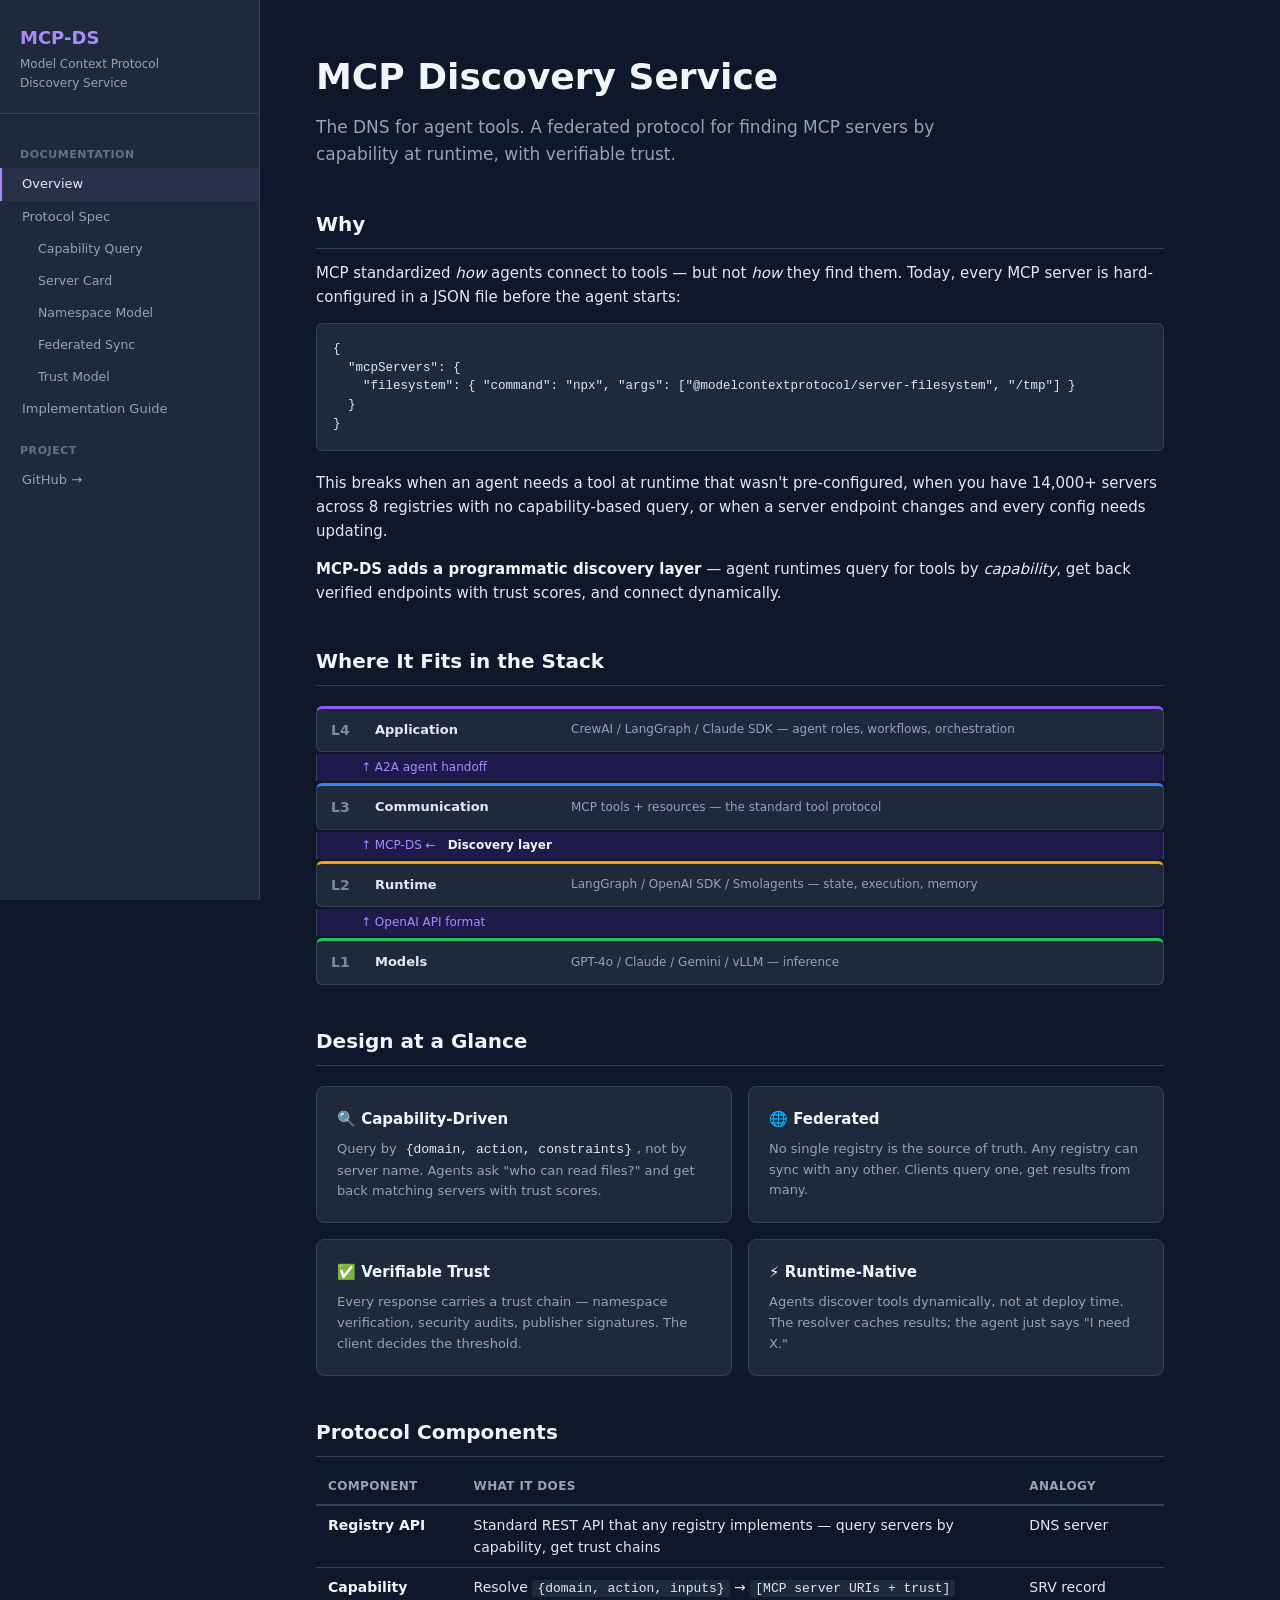
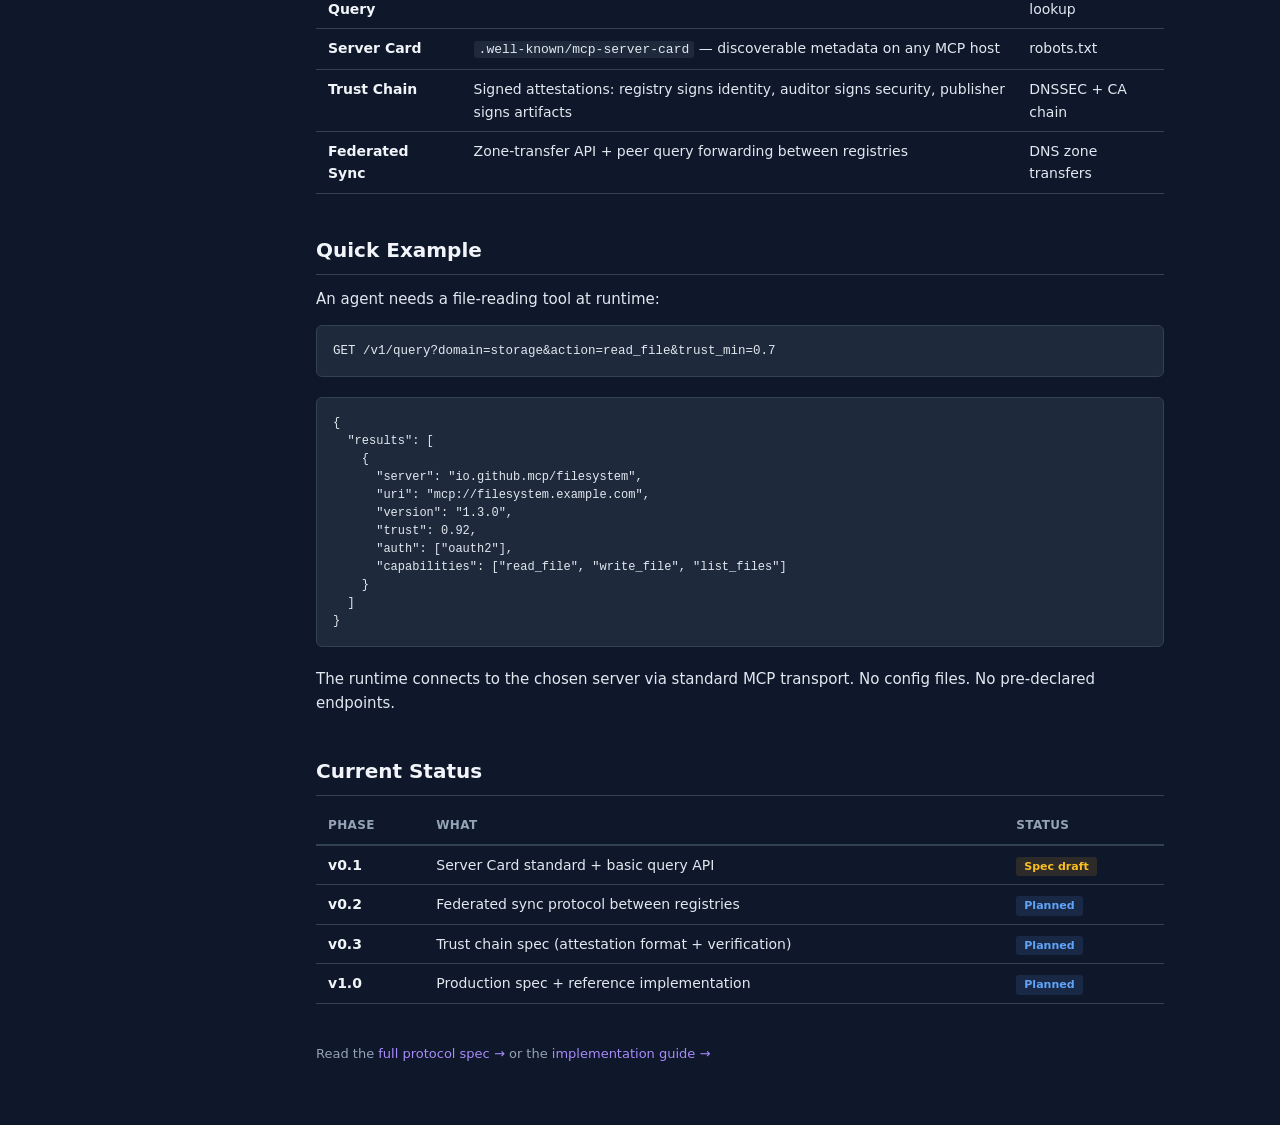
==== docs/index.html @ 796fc61e "GitHub Pages site: docs with protocol spec, implementation guide, and landing page - docs/index.html" ====
<!doctype html>
<html lang="en">
<head>
<meta charset="utf-8">
<meta name="viewport" content="width=device-width, initial-scale=1">
<title>MCP-DS — MCP Discovery Service</title>
<link rel="stylesheet" href="assets/style.css">
</head>
<body>

<aside class="sidebar">
  <div class="sidebar-logo">
    <h1>MCP-DS</h1>
    <p>Model Context Protocol<br>Discovery Service</p>
  </div>
  <nav>
    <div class="nav-section">Documentation</div>
    <a href="index.html" class="active">Overview</a>
    <a href="spec/protocol.html">Protocol Spec</a>
    <div class="nav-sub">
      <a href="spec/protocol.html#capability-query">Capability Query</a>
      <a href="spec/protocol.html#server-card">Server Card</a>
      <a href="spec/protocol.html#namespace-model">Namespace Model</a>
      <a href="spec/protocol.html#federated-sync">Federated Sync</a>
      <a href="spec/protocol.html#trust-model">Trust Model</a>
    </div>
    <a href="spec/implementation.html">Implementation Guide</a>
    <div class="nav-section">Project</div>
    <a href="https://github.com/jianran/mcp-ds">GitHub →</a>
  </nav>
</aside>

<main class="content">

<div class="hero">
  <h1>MCP Discovery Service</h1>
  <p>The DNS for agent tools. A federated protocol for finding MCP servers by capability at runtime, with verifiable trust.</p>
</div>

<h2>Why</h2>

<p>MCP standardized <em>how</em> agents connect to tools — but not <em>how</em> they find them. Today, every MCP server is hard-configured in a JSON file before the agent starts:</p>

<pre><code>{
  "mcpServers": {
    "filesystem": { "command": "npx", "args": ["@modelcontextprotocol/server-filesystem", "/tmp"] }
  }
}</code></pre>

<p>This breaks when an agent needs a tool at runtime that wasn't pre-configured, when you have 14,000+ servers across 8 registries with no capability-based query, or when a server endpoint changes and every config needs updating.</p>

<p><strong>MCP-DS adds a programmatic discovery layer</strong> — agent runtimes query for tools by <em>capability</em>, get back verified endpoints with trust scores, and connect dynamically.</p>

<h2>Where It Fits in the Stack</h2>

<div class="stack-diagram">
  <div class="stack-layer l4">
    <span class="l-num">L4</span>
    <span class="l-name">Application</span>
    <span class="l-desc">CrewAI / LangGraph / Claude SDK — agent roles, workflows, orchestration</span>
  </div>
  <div class="stack-interface">↑ A2A agent handoff</div>
  <div class="stack-layer l3">
    <span class="l-num">L3</span>
    <span class="l-name">Communication</span>
    <span class="l-desc">MCP tools + resources — the standard tool protocol</span>
  </div>
  <div class="stack-interface">↑ MCP-DS ← <strong>Discovery layer</strong></div>
  <div class="stack-layer l2">
    <span class="l-num">L2</span>
    <span class="l-name">Runtime</span>
    <span class="l-desc">LangGraph / OpenAI SDK / Smolagents — state, execution, memory</span>
  </div>
  <div class="stack-interface">↑ OpenAI API format</div>
  <div class="stack-layer l1">
    <span class="l-num">L1</span>
    <span class="l-name">Models</span>
    <span class="l-desc">GPT-4o / Claude / Gemini / vLLM — inference</span>
  </div>
</div>

<h2>Design at a Glance</h2>

<div class="card-grid">
  <div class="card">
    <h3>🔍 Capability-Driven</h3>
    <p>Query by <code>{domain, action, constraints}</code>, not by server name. Agents ask "who can read files?" and get back matching servers with trust scores.</p>
  </div>
  <div class="card">
    <h3>🌐 Federated</h3>
    <p>No single registry is the source of truth. Any registry can sync with any other. Clients query one, get results from many.</p>
  </div>
  <div class="card">
    <h3>✅ Verifiable Trust</h3>
    <p>Every response carries a trust chain — namespace verification, security audits, publisher signatures. The client decides the threshold.</p>
  </div>
  <div class="card">
    <h3>⚡ Runtime-Native</h3>
    <p>Agents discover tools dynamically, not at deploy time. The resolver caches results; the agent just says "I need X."</p>
  </div>
</div>

<h2>Protocol Components</h2>

<table>
  <tr><th>Component</th><th>What It Does</th><th>Analogy</th></tr>
  <tr>
    <td><strong>Registry API</strong></td>
    <td>Standard REST API that any registry implements — query servers by capability, get trust chains</td>
    <td>DNS server</td>
  </tr>
  <tr>
    <td><strong>Capability Query</strong></td>
    <td>Resolve <code>{domain, action, inputs}</code> → <code>[MCP server URIs + trust]</code></td>
    <td>SRV record lookup</td>
  </tr>
  <tr>
    <td><strong>Server Card</strong></td>
    <td><code>.well-known/mcp-server-card</code> — discoverable metadata on any MCP host</td>
    <td>robots.txt</td>
  </tr>
  <tr>
    <td><strong>Trust Chain</strong></td>
    <td>Signed attestations: registry signs identity, auditor signs security, publisher signs artifacts</td>
    <td>DNSSEC + CA chain</td>
  </tr>
  <tr>
    <td><strong>Federated Sync</strong></td>
    <td>Zone-transfer API + peer query forwarding between registries</td>
    <td>DNS zone transfers</td>
  </tr>
</table>

<h2>Quick Example</h2>

<p>An agent needs a file-reading tool at runtime:</p>

<pre><code>GET /v1/query?domain=storage&action=read_file&trust_min=0.7</code></pre>

<pre><code class="json">{
  "results": [
    {
      "server": "io.github.mcp/filesystem",
      "uri": "mcp://filesystem.example.com",
      "version": "1.3.0",
      "trust": 0.92,
      "auth": ["oauth2"],
      "capabilities": ["read_file", "write_file", "list_files"]
    }
  ]
}</code></pre>

<p>The runtime connects to the chosen server via standard MCP transport. No config files. No pre-declared endpoints.</p>

<h2>Current Status</h2>

<table>
  <tr><th>Phase</th><th>What</th><th>Status</th></tr>
  <tr><td><strong>v0.1</strong></td><td>Server Card standard + basic query API</td><td><span class="tag tag-amber">Spec draft</span></td></tr>
  <tr><td><strong>v0.2</strong></td><td>Federated sync protocol between registries</td><td><span class="tag tag-blue">Planned</span></td></tr>
  <tr><td><strong>v0.3</strong></td><td>Trust chain spec (attestation format + verification)</td><td><span class="tag tag-blue">Planned</span></td></tr>
  <tr><td><strong>v1.0</strong></td><td>Production spec + reference implementation</td><td><span class="tag tag-blue">Planned</span></td></tr>
</table>

<p style="margin-top: 40px; font-size: 13px; color: var(--fg-muted);">
Read the <a href="spec/protocol.html">full protocol spec →</a> or the <a href="spec/implementation.html">implementation guide →</a>
</p>

</main>
</body>
</html>
---- docs/assets/style.css ----
/* MCP-DS Docs Theme */
:root {
  --bg: #0f172a;
  --bg-card: #1e293b;
  --bg-nav: #1e293b;
  --fg: #e2e8f0;
  --fg-muted: #94a3b8;
  --fg-heading: #f1f5f9;
  --accent: #a78bfa;
  --accent-dim: #7c3aed;
  --accent-bg: rgba(167, 139, 250, 0.08);
  --border: #334155;
  --code-bg: #1e293b;
  --code-fg: #e2e8f0;
  --green: #34d399;
  --amber: #fbbf24;
  --red: #f87171;
  --blue: #60a5fa;
  --max-width: 960px;
}
* { margin: 0; padding: 0; box-sizing: border-box; }
body {
  background: var(--bg);
  color: var(--fg);
  font: 15px/1.6 system-ui, -apple-system, sans-serif;
  display: flex;
  min-height: 100vh;
}
/* Sidebar */
.sidebar {
  width: 260px;
  flex-shrink: 0;
  background: var(--bg-card);
  border-right: 1px solid var(--border);
  padding: 24px 0;
  position: sticky;
  top: 0;
  height: 100vh;
  overflow-y: auto;
}
.sidebar-logo {
  padding: 0 20px 20px;
  border-bottom: 1px solid var(--border);
  margin-bottom: 16px;
}
.sidebar-logo h1 {
  font-size: 18px;
  font-weight: 700;
  color: var(--accent);
}
.sidebar-logo p {
  font-size: 12px;
  color: var(--fg-muted);
  margin-top: 2px;
}
.sidebar nav a {
  display: block;
  padding: 6px 20px;
  color: var(--fg-muted);
  text-decoration: none;
  font-size: 13px;
  transition: all 0.15s;
  border-left: 2px solid transparent;
}
.sidebar nav a:hover, .sidebar nav a.active {
  color: var(--fg);
  background: var(--accent-bg);
  border-left-color: var(--accent);
}
.sidebar .nav-section {
  font-size: 11px;
  font-weight: 600;
  text-transform: uppercase;
  letter-spacing: 0.05em;
  color: var(--fg-muted);
  padding: 16px 20px 4px;
  opacity: 0.6;
}
.sidebar .nav-sub a {
  padding-left: 36px;
  font-size: 12.5px;
}
/* Main Content */
.content {
  flex: 1;
  max-width: var(--max-width);
  padding: 48px 56px;
}
.content h1 {
  font-size: 28px;
  font-weight: 700;
  color: var(--fg-heading);
  margin-bottom: 4px;
}
.content h1 + .subtitle {
  font-size: 15px;
  color: var(--fg-muted);
  margin-bottom: 32px;
}
.content h2 {
  font-size: 20px;
  font-weight: 650;
  color: var(--fg-heading);
  margin-top: 40px;
  margin-bottom: 12px;
  padding-bottom: 8px;
  border-bottom: 1px solid var(--border);
}
.content h3 {
  font-size: 16px;
  font-weight: 600;
  color: var(--fg-heading);
  margin-top: 28px;
  margin-bottom: 8px;
}
.content p {
  margin-bottom: 14px;
  color: var(--fg);
}
.content a {
  color: var(--accent);
  text-decoration: none;
}
.content a:hover {
  text-decoration: underline;
}
.content ul, .content ol {
  margin: 8px 0 16px 20px;
}
.content li {
  margin-bottom: 4px;
}
.content strong {
  color: var(--fg-heading);
}
/* Code */
.content code {
  font-family: "SF Mono", "Fira Code", "JetBrains Mono", monospace;
  font-size: 13px;
  background: var(--code-bg);
  padding: 1px 5px;
  border-radius: 3px;
  color: var(--code-fg);
}
.content pre {
  background: var(--code-bg);
  border: 1px solid var(--border);
  border-radius: 6px;
  padding: 16px;
  margin: 12px 0 20px;
  overflow-x: auto;
}
.content pre code {
  background: none;
  padding: 0;
  font-size: 12.5px;
  line-height: 1.5;
  display: block;
}
/* Blockquotes / callouts */
.content blockquote {
  border-left: 3px solid var(--accent);
  padding: 10px 16px;
  margin: 16px 0;
  background: var(--accent-bg);
  border-radius: 0 6px 6px 0;
}
.content blockquote p { margin: 0; color: var(--fg-muted); }
/* Tables */
.content table {
  width: 100%;
  border-collapse: collapse;
  margin: 12px 0 20px;
  font-size: 14px;
}
.content th {
  text-align: left;
  font-weight: 600;
  font-size: 12px;
  text-transform: uppercase;
  letter-spacing: 0.03em;
  color: var(--fg-muted);
  padding: 8px 12px;
  border-bottom: 2px solid var(--border);
}
.content td {
  padding: 8px 12px;
  border-bottom: 1px solid var(--border);
  vertical-align: top;
}
.content tr:hover td {
  background: var(--accent-bg);
}
/* Tags */
.tag {
  display: inline-block;
  font-size: 11px;
  padding: 1px 8px;
  border-radius: 3px;
  font-weight: 600;
}
.tag-green { background: rgba(52, 211, 153, 0.12); color: var(--green); }
.tag-amber { background: rgba(251, 191, 36, 0.12); color: var(--amber); }
.tag-red { background: rgba(248, 113, 113, 0.12); color: var(--red); }
.tag-blue { background: rgba(96, 165, 250, 0.12); color: var(--blue); }

/* Hero section */
.hero {
  margin-bottom: 40px;
}
.hero h1 {
  font-size: 36px;
  margin-bottom: 8px;
}
.hero p {
  font-size: 17px;
  color: var(--fg-muted);
  max-width: 640px;
}

/* Stack visualization */
.stack-diagram {
  display: flex;
  flex-direction: column;
  gap: 2px;
  margin: 20px 0;
  font-size: 13px;
}
.stack-layer {
  display: flex;
  align-items: center;
  gap: 16px;
  padding: 10px 14px;
  border-radius: 6px;
  background: var(--bg-card);
  border: 1px solid var(--border);
  border-top: 3px solid;
}
.stack-layer.l4 { border-top-color: #8b5cf6; }
.stack-layer.l3 { border-top-color: #3b82f6; }
.stack-layer.l2 { border-top-color: #f59e0b; }
.stack-layer.l1 { border-top-color: #22c55e; }
.stack-layer .l-num {
  font-weight: 700;
  font-size: 14px;
  opacity: 0.5;
  width: 28px;
  flex-shrink: 0;
}
.stack-layer .l-name {
  font-weight: 600;
  width: 180px;
  flex-shrink: 0;
}
.stack-layer .l-desc {
  color: var(--fg-muted);
  font-size: 12px;
}
.stack-interface {
  display: flex;
  gap: 12px;
  align-items: center;
  padding: 4px 14px 4px 44px;
  font-size: 12px;
  color: var(--accent);
  background: #1e1b4b;
  border-left: 1px solid var(--border);
  border-right: 1px solid var(--border);
}

/* Cards */
.card-grid {
  display: grid;
  grid-template-columns: 1fr 1fr;
  gap: 16px;
  margin: 20px 0;
}
.card {
  background: var(--bg-card);
  border: 1px solid var(--border);
  border-radius: 8px;
  padding: 20px;
}
.card h3 {
  font-size: 15px;
  margin-top: 0;
  margin-bottom: 8px;
}
.card p {
  font-size: 13px;
  color: var(--fg-muted);
  margin: 0;
}

/* JSON */
.json { font-size: 12px !important; line-height: 1.5 !important; }

/* Responsive */
@media (max-width: 768px) {
  body { flex-direction: column; }
  .sidebar {
    width: 100%;
    height: auto;
    position: static;
    padding: 16px;
  }
  .sidebar nav a { padding: 8px 12px; }
  .content { padding: 24px; }
  .card-grid { grid-template-columns: 1fr; }
}
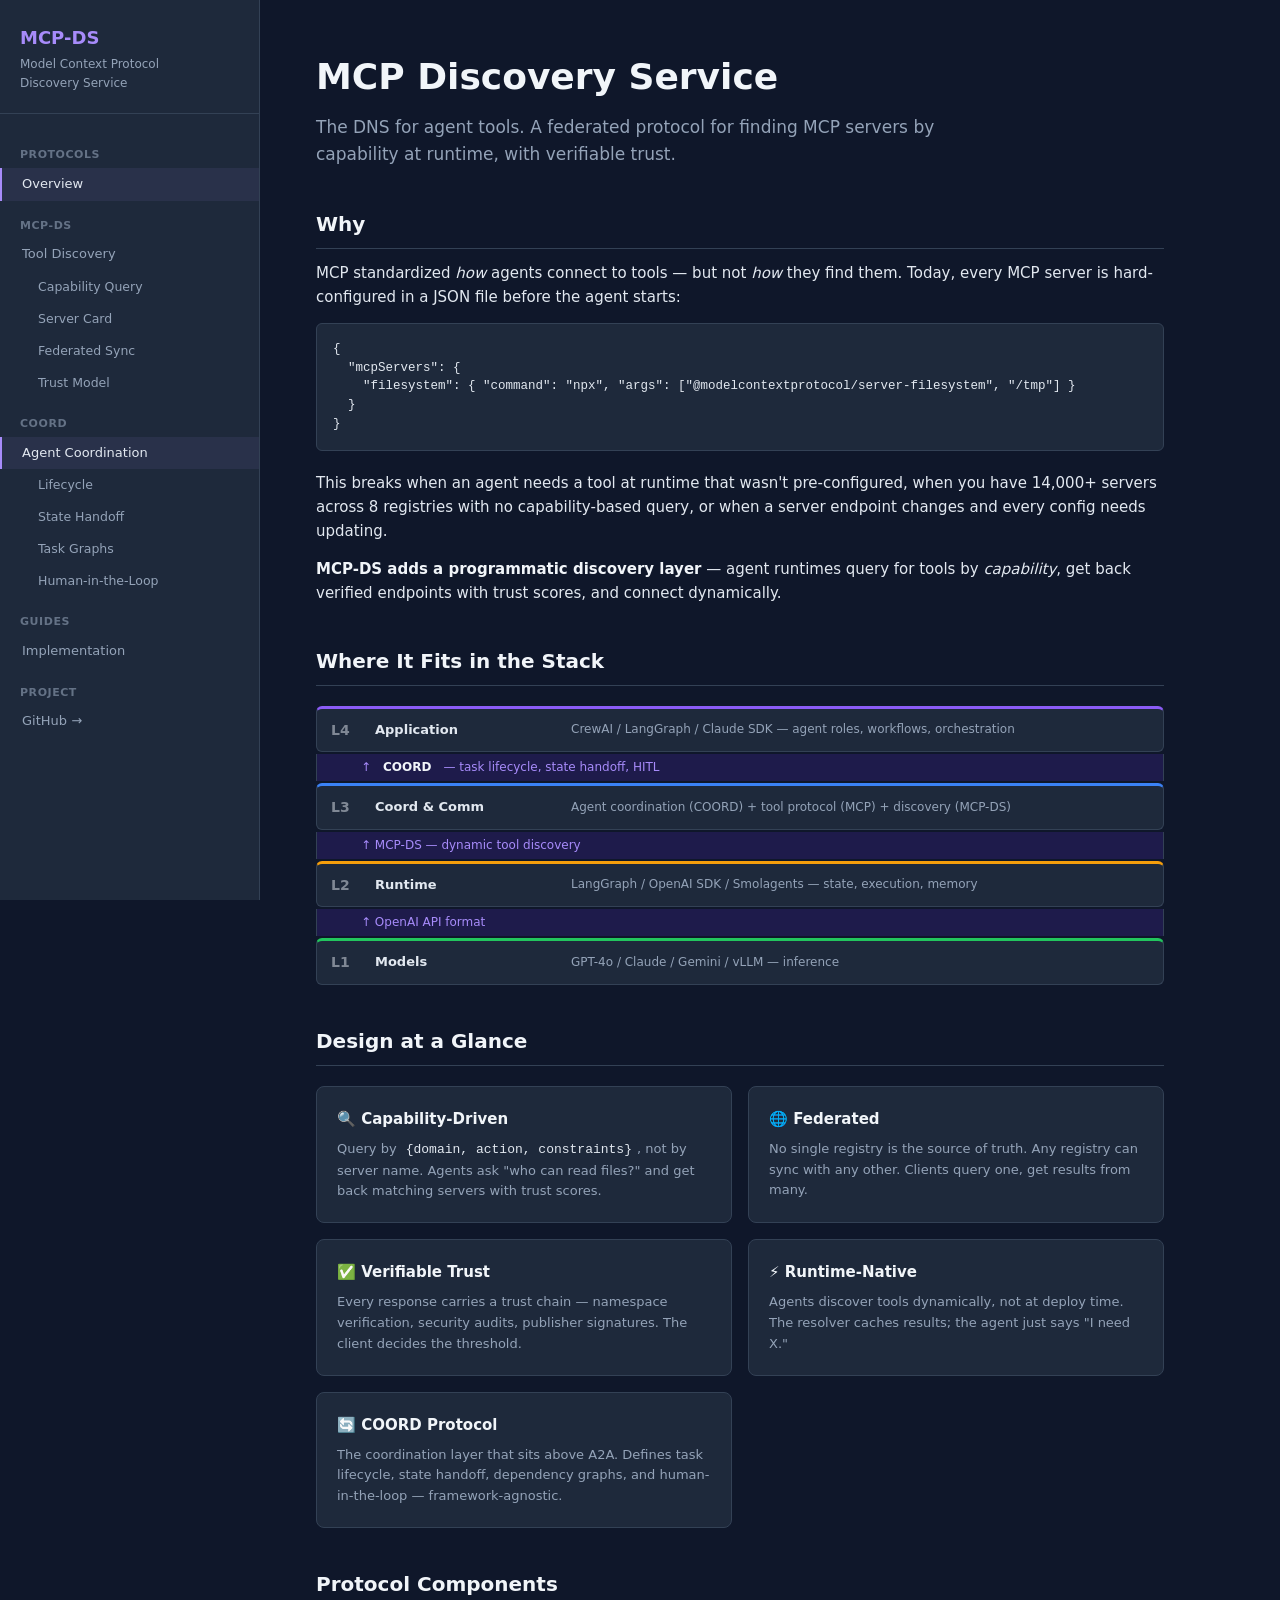
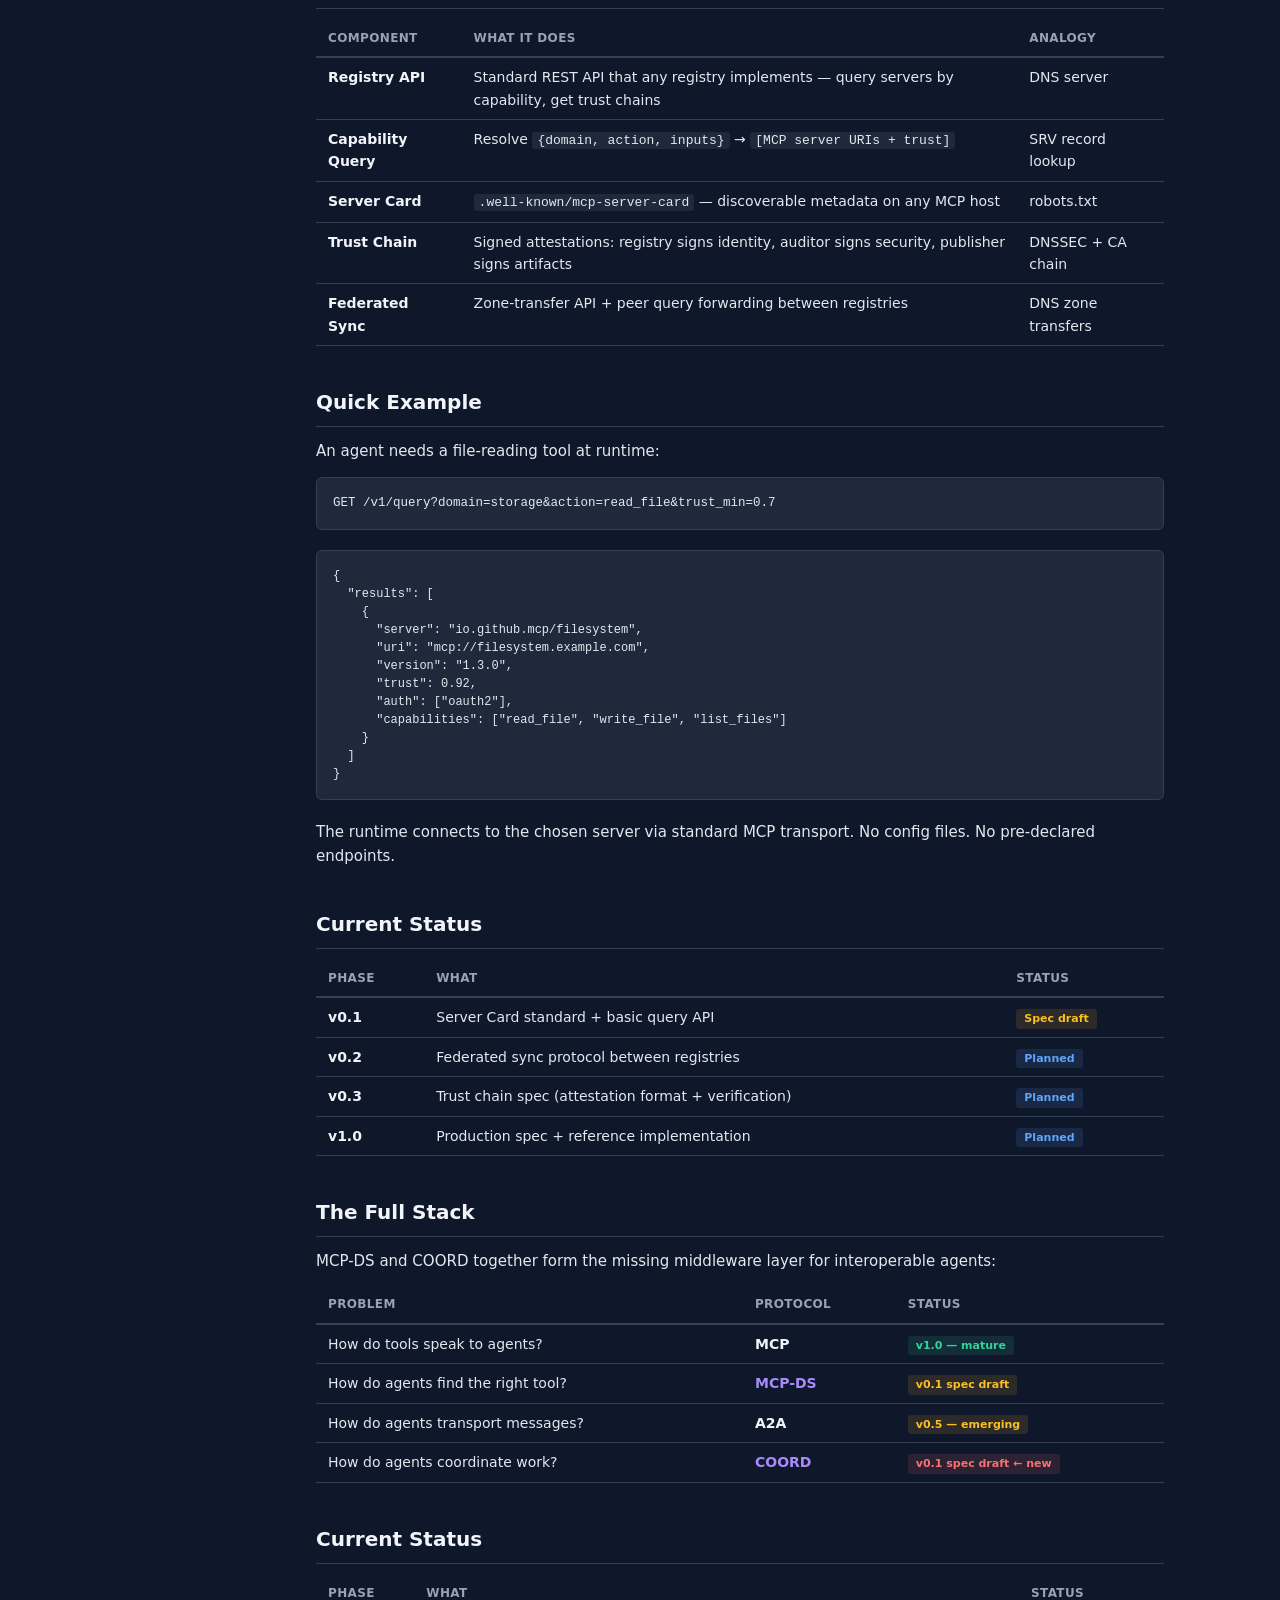
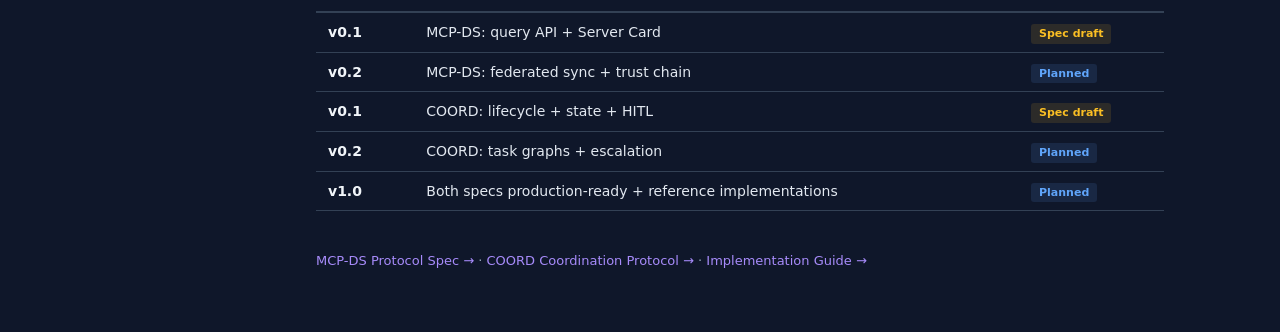
==== commit 641d3461: "COORD protocol: agent coordination spec - spec/03-coord.md — full v0.1 coordination protocol spec - " ====
--- a/docs/index.html
+++ b/docs/index.html
@@ -14,17 +14,26 @@
     <p>Model Context Protocol<br>Discovery Service</p>
   </div>
   <nav>
-    <div class="nav-section">Documentation</div>
+    <div class="nav-section">Protocols</div>
     <a href="index.html" class="active">Overview</a>
-    <a href="spec/protocol.html">Protocol Spec</a>
+    <div class="nav-section">MCP-DS</div>
+    <a href="spec/protocol.html">Tool Discovery</a>
     <div class="nav-sub">
       <a href="spec/protocol.html#capability-query">Capability Query</a>
       <a href="spec/protocol.html#server-card">Server Card</a>
-      <a href="spec/protocol.html#namespace-model">Namespace Model</a>
       <a href="spec/protocol.html#federated-sync">Federated Sync</a>
       <a href="spec/protocol.html#trust-model">Trust Model</a>
     </div>
-    <a href="spec/implementation.html">Implementation Guide</a>
+    <div class="nav-section">COORD</div>
+    <a href="spec/coord.html" class="active">Agent Coordination</a>
+    <div class="nav-sub">
+      <a href="spec/coord.html#lifecycle">Lifecycle</a>
+      <a href="spec/coord.html#state-handoff">State Handoff</a>
+      <a href="spec/coord.html#coordination-graph">Task Graphs</a>
+      <a href="spec/coord.html#hitl">Human-in-the-Loop</a>
+    </div>
+    <div class="nav-section">Guides</div>
+    <a href="spec/implementation.html">Implementation</a>
     <div class="nav-section">Project</div>
     <a href="https://github.com/jianran/mcp-ds">GitHub →</a>
   </nav>
@@ -59,13 +68,13 @@
     <span class="l-name">Application</span>
     <span class="l-desc">CrewAI / LangGraph / Claude SDK — agent roles, workflows, orchestration</span>
   </div>
-  <div class="stack-interface">↑ A2A agent handoff</div>
+  <div class="stack-interface">↑ <strong>COORD</strong> — task lifecycle, state handoff, HITL</div>
   <div class="stack-layer l3">
     <span class="l-num">L3</span>
-    <span class="l-name">Communication</span>
-    <span class="l-desc">MCP tools + resources — the standard tool protocol</span>
-  </div>
-  <div class="stack-interface">↑ MCP-DS ← <strong>Discovery layer</strong></div>
+    <span class="l-name">Coord &amp; Comm</span>
+    <span class="l-desc">Agent coordination (COORD) + tool protocol (MCP) + discovery (MCP-DS)</span>
+  </div>
+  <div class="stack-interface">↑ MCP-DS — dynamic tool discovery</div>
   <div class="stack-layer l2">
     <span class="l-num">L2</span>
     <span class="l-name">Runtime</span>
@@ -97,6 +106,10 @@
   <div class="card">
     <h3>⚡ Runtime-Native</h3>
     <p>Agents discover tools dynamically, not at deploy time. The resolver caches results; the agent just says "I need X."</p>
+  </div>
+  <div class="card">
+    <h3>🔄 COORD Protocol</h3>
+    <p>The coordination layer that sits above A2A. Defines task lifecycle, state handoff, dependency graphs, and human-in-the-loop — framework-agnostic.</p>
   </div>
 </div>
 
@@ -162,8 +175,47 @@
   <tr><td><strong>v1.0</strong></td><td>Production spec + reference implementation</td><td><span class="tag tag-blue">Planned</span></td></tr>
 </table>
 
+<h2>The Full Stack</h2>
+
+<p>MCP-DS and COORD together form the missing middleware layer for interoperable agents:</p>
+
+<table>
+  <tr><th>Problem</th><th>Protocol</th><th>Status</th></tr>
+  <tr>
+    <td>How do tools speak to agents?</td>
+    <td><strong>MCP</strong></td>
+    <td><span class="tag tag-green">v1.0 — mature</span></td>
+  </tr>
+  <tr>
+    <td>How do agents find the right tool?</td>
+    <td><strong><a href="spec/protocol.html">MCP-DS</a></strong></td>
+    <td><span class="tag tag-amber">v0.1 spec draft</span></td>
+  </tr>
+  <tr>
+    <td>How do agents transport messages?</td>
+    <td><strong>A2A</strong></td>
+    <td><span class="tag tag-amber">v0.5 — emerging</span></td>
+  </tr>
+  <tr>
+    <td>How do agents coordinate work?</td>
+    <td><strong><a href="spec/coord.html">COORD</a></strong></td>
+    <td><span class="tag tag-red">v0.1 spec draft ← new</span></td>
+  </tr>
+</table>
+
+<h2>Current Status</h2>
+
+<table>
+  <tr><th>Phase</th><th>What</th><th>Status</th></tr>
+  <tr><td><strong>v0.1</strong></td><td>MCP-DS: query API + Server Card</td><td><span class="tag tag-amber">Spec draft</span></td></tr>
+  <tr><td><strong>v0.2</strong></td><td>MCP-DS: federated sync + trust chain</td><td><span class="tag tag-blue">Planned</span></td></tr>
+  <tr><td><strong>v0.1</strong></td><td>COORD: lifecycle + state + HITL</td><td><span class="tag tag-amber">Spec draft</span></td></tr>
+  <tr><td><strong>v0.2</strong></td><td>COORD: task graphs + escalation</td><td><span class="tag tag-blue">Planned</span></td></tr>
+  <tr><td><strong>v1.0</strong></td><td>Both specs production-ready + reference implementations</td><td><span class="tag tag-blue">Planned</span></td></tr>
+</table>
+
 <p style="margin-top: 40px; font-size: 13px; color: var(--fg-muted);">
-Read the <a href="spec/protocol.html">full protocol spec →</a> or the <a href="spec/implementation.html">implementation guide →</a>
+<a href="spec/protocol.html">MCP-DS Protocol Spec →</a> · <a href="spec/coord.html">COORD Coordination Protocol →</a> · <a href="spec/implementation.html">Implementation Guide →</a>
 </p>
 
 </main>
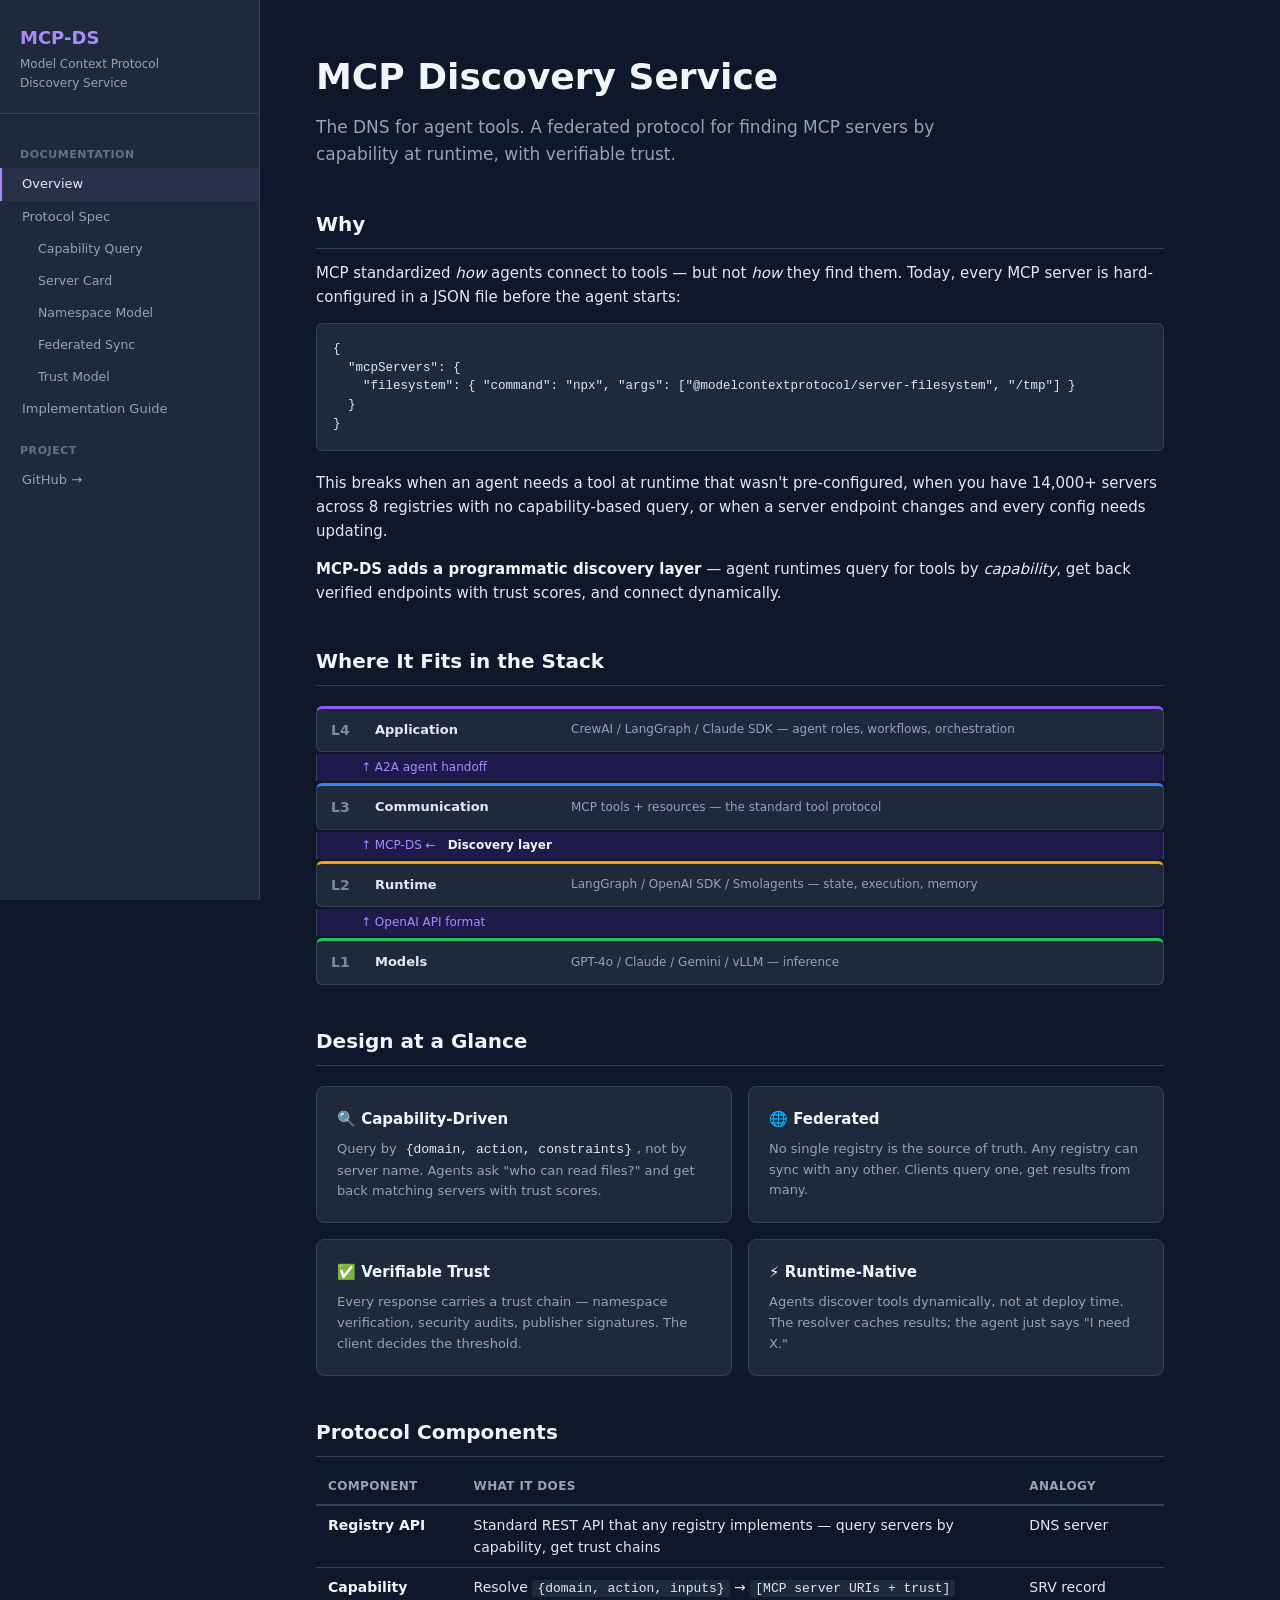
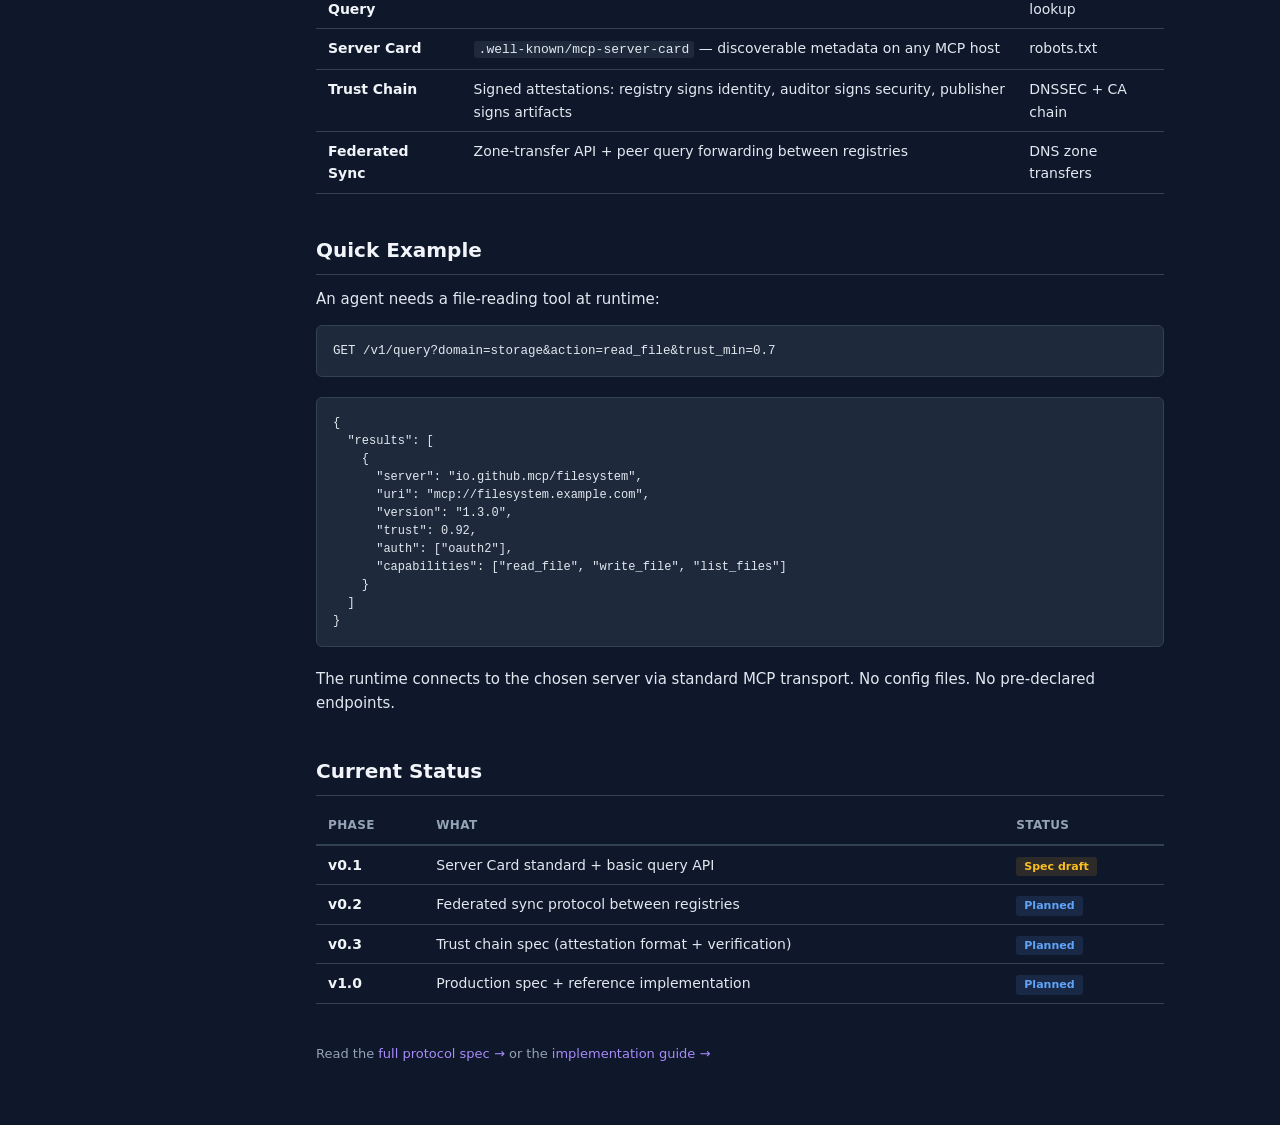
==== commit 2c3d18bc: "Move COORD protocol to its own repo (jianran/agent-coord) Remove COORD spec files and revert index.h" ====
--- a/docs/index.html
+++ b/docs/index.html
@@ -14,26 +14,17 @@
     <p>Model Context Protocol<br>Discovery Service</p>
   </div>
   <nav>
-    <div class="nav-section">Protocols</div>
+    <div class="nav-section">Documentation</div>
     <a href="index.html" class="active">Overview</a>
-    <div class="nav-section">MCP-DS</div>
-    <a href="spec/protocol.html">Tool Discovery</a>
+    <a href="spec/protocol.html">Protocol Spec</a>
     <div class="nav-sub">
       <a href="spec/protocol.html#capability-query">Capability Query</a>
       <a href="spec/protocol.html#server-card">Server Card</a>
+      <a href="spec/protocol.html#namespace-model">Namespace Model</a>
       <a href="spec/protocol.html#federated-sync">Federated Sync</a>
       <a href="spec/protocol.html#trust-model">Trust Model</a>
     </div>
-    <div class="nav-section">COORD</div>
-    <a href="spec/coord.html" class="active">Agent Coordination</a>
-    <div class="nav-sub">
-      <a href="spec/coord.html#lifecycle">Lifecycle</a>
-      <a href="spec/coord.html#state-handoff">State Handoff</a>
-      <a href="spec/coord.html#coordination-graph">Task Graphs</a>
-      <a href="spec/coord.html#hitl">Human-in-the-Loop</a>
-    </div>
-    <div class="nav-section">Guides</div>
-    <a href="spec/implementation.html">Implementation</a>
+    <a href="spec/implementation.html">Implementation Guide</a>
     <div class="nav-section">Project</div>
     <a href="https://github.com/jianran/mcp-ds">GitHub →</a>
   </nav>
@@ -68,13 +59,13 @@
     <span class="l-name">Application</span>
     <span class="l-desc">CrewAI / LangGraph / Claude SDK — agent roles, workflows, orchestration</span>
   </div>
-  <div class="stack-interface">↑ <strong>COORD</strong> — task lifecycle, state handoff, HITL</div>
+  <div class="stack-interface">↑ A2A agent handoff</div>
   <div class="stack-layer l3">
     <span class="l-num">L3</span>
-    <span class="l-name">Coord &amp; Comm</span>
-    <span class="l-desc">Agent coordination (COORD) + tool protocol (MCP) + discovery (MCP-DS)</span>
+    <span class="l-name">Communication</span>
+    <span class="l-desc">MCP tools + resources — the standard tool protocol</span>
   </div>
-  <div class="stack-interface">↑ MCP-DS — dynamic tool discovery</div>
+  <div class="stack-interface">↑ MCP-DS ← <strong>Discovery layer</strong></div>
   <div class="stack-layer l2">
     <span class="l-num">L2</span>
     <span class="l-name">Runtime</span>
@@ -106,10 +97,6 @@
   <div class="card">
     <h3>⚡ Runtime-Native</h3>
     <p>Agents discover tools dynamically, not at deploy time. The resolver caches results; the agent just says "I need X."</p>
-  </div>
-  <div class="card">
-    <h3>🔄 COORD Protocol</h3>
-    <p>The coordination layer that sits above A2A. Defines task lifecycle, state handoff, dependency graphs, and human-in-the-loop — framework-agnostic.</p>
   </div>
 </div>
 
@@ -175,47 +162,8 @@
   <tr><td><strong>v1.0</strong></td><td>Production spec + reference implementation</td><td><span class="tag tag-blue">Planned</span></td></tr>
 </table>
 
-<h2>The Full Stack</h2>
-
-<p>MCP-DS and COORD together form the missing middleware layer for interoperable agents:</p>
-
-<table>
-  <tr><th>Problem</th><th>Protocol</th><th>Status</th></tr>
-  <tr>
-    <td>How do tools speak to agents?</td>
-    <td><strong>MCP</strong></td>
-    <td><span class="tag tag-green">v1.0 — mature</span></td>
-  </tr>
-  <tr>
-    <td>How do agents find the right tool?</td>
-    <td><strong><a href="spec/protocol.html">MCP-DS</a></strong></td>
-    <td><span class="tag tag-amber">v0.1 spec draft</span></td>
-  </tr>
-  <tr>
-    <td>How do agents transport messages?</td>
-    <td><strong>A2A</strong></td>
-    <td><span class="tag tag-amber">v0.5 — emerging</span></td>
-  </tr>
-  <tr>
-    <td>How do agents coordinate work?</td>
-    <td><strong><a href="spec/coord.html">COORD</a></strong></td>
-    <td><span class="tag tag-red">v0.1 spec draft ← new</span></td>
-  </tr>
-</table>
-
-<h2>Current Status</h2>
-
-<table>
-  <tr><th>Phase</th><th>What</th><th>Status</th></tr>
-  <tr><td><strong>v0.1</strong></td><td>MCP-DS: query API + Server Card</td><td><span class="tag tag-amber">Spec draft</span></td></tr>
-  <tr><td><strong>v0.2</strong></td><td>MCP-DS: federated sync + trust chain</td><td><span class="tag tag-blue">Planned</span></td></tr>
-  <tr><td><strong>v0.1</strong></td><td>COORD: lifecycle + state + HITL</td><td><span class="tag tag-amber">Spec draft</span></td></tr>
-  <tr><td><strong>v0.2</strong></td><td>COORD: task graphs + escalation</td><td><span class="tag tag-blue">Planned</span></td></tr>
-  <tr><td><strong>v1.0</strong></td><td>Both specs production-ready + reference implementations</td><td><span class="tag tag-blue">Planned</span></td></tr>
-</table>
-
 <p style="margin-top: 40px; font-size: 13px; color: var(--fg-muted);">
-<a href="spec/protocol.html">MCP-DS Protocol Spec →</a> · <a href="spec/coord.html">COORD Coordination Protocol →</a> · <a href="spec/implementation.html">Implementation Guide →</a>
+Read the <a href="spec/protocol.html">full protocol spec →</a> or the <a href="spec/implementation.html">implementation guide →</a>
 </p>
 
 </main>
